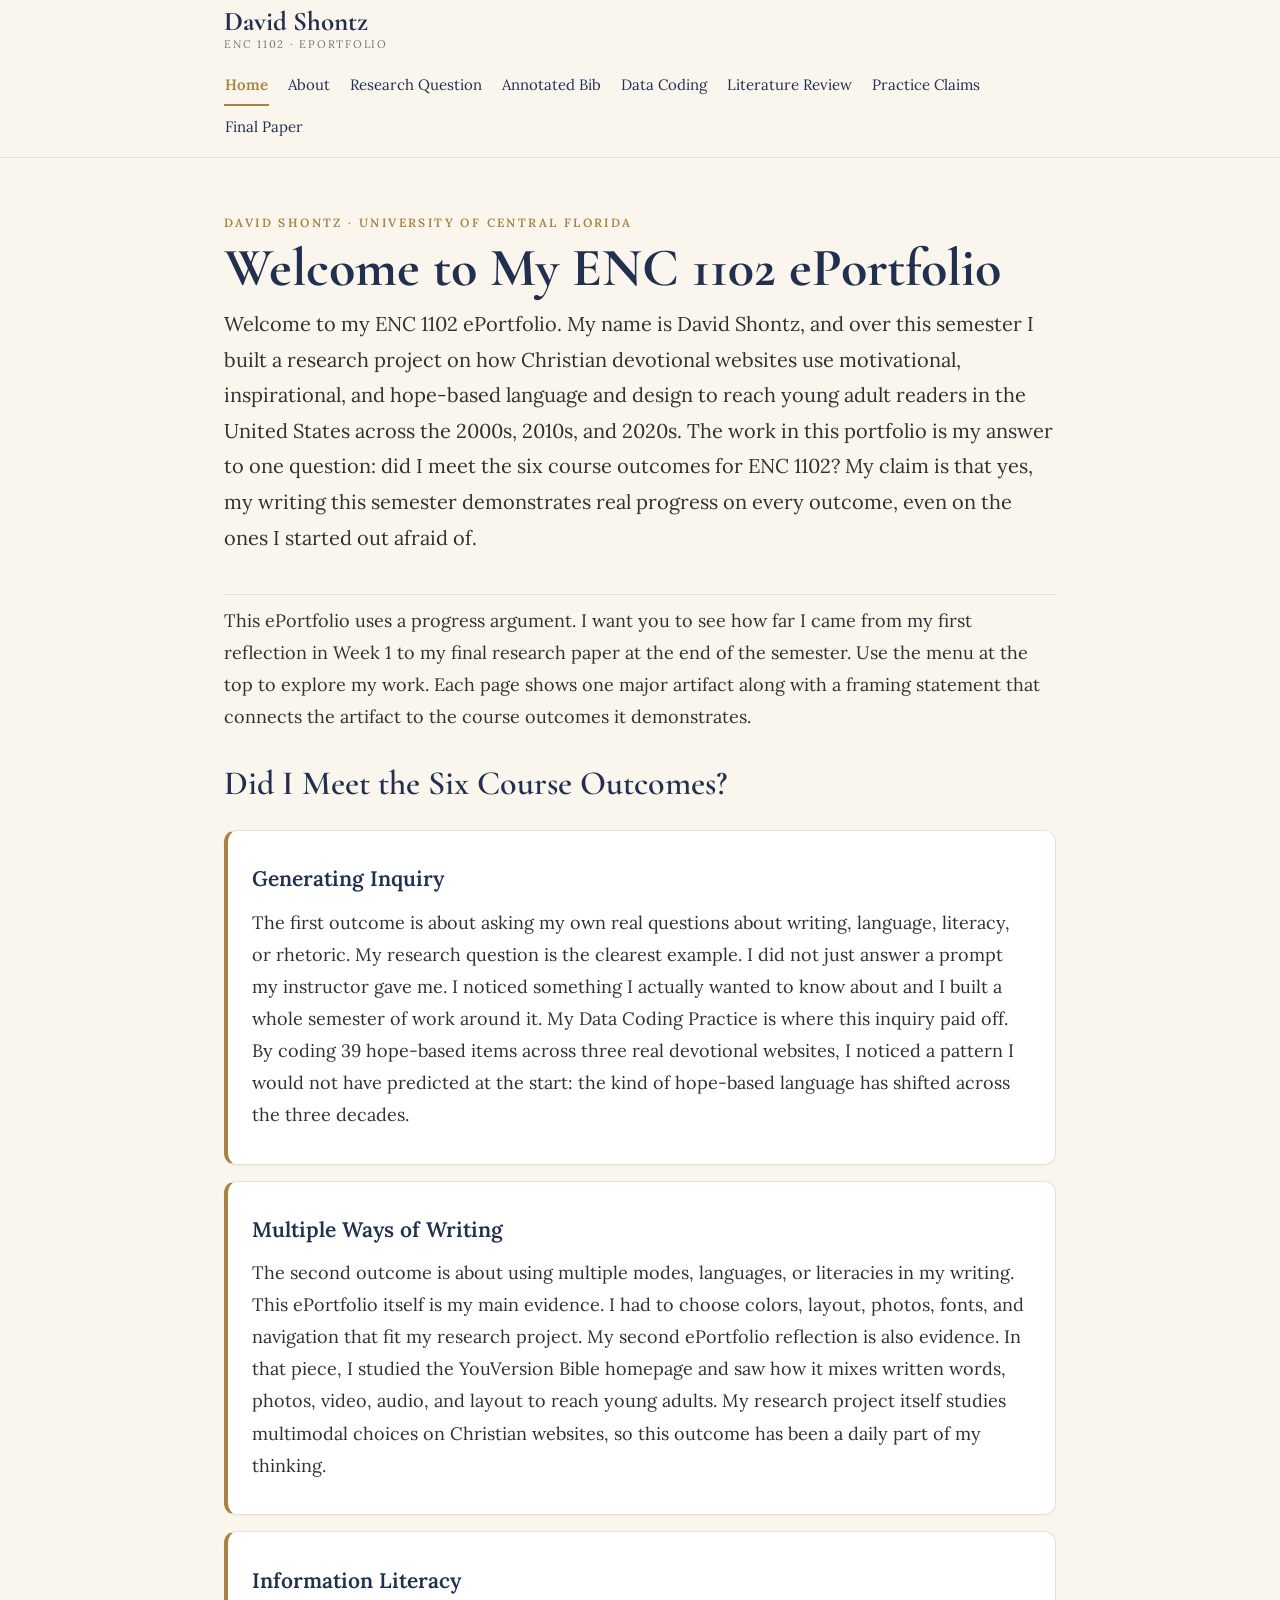
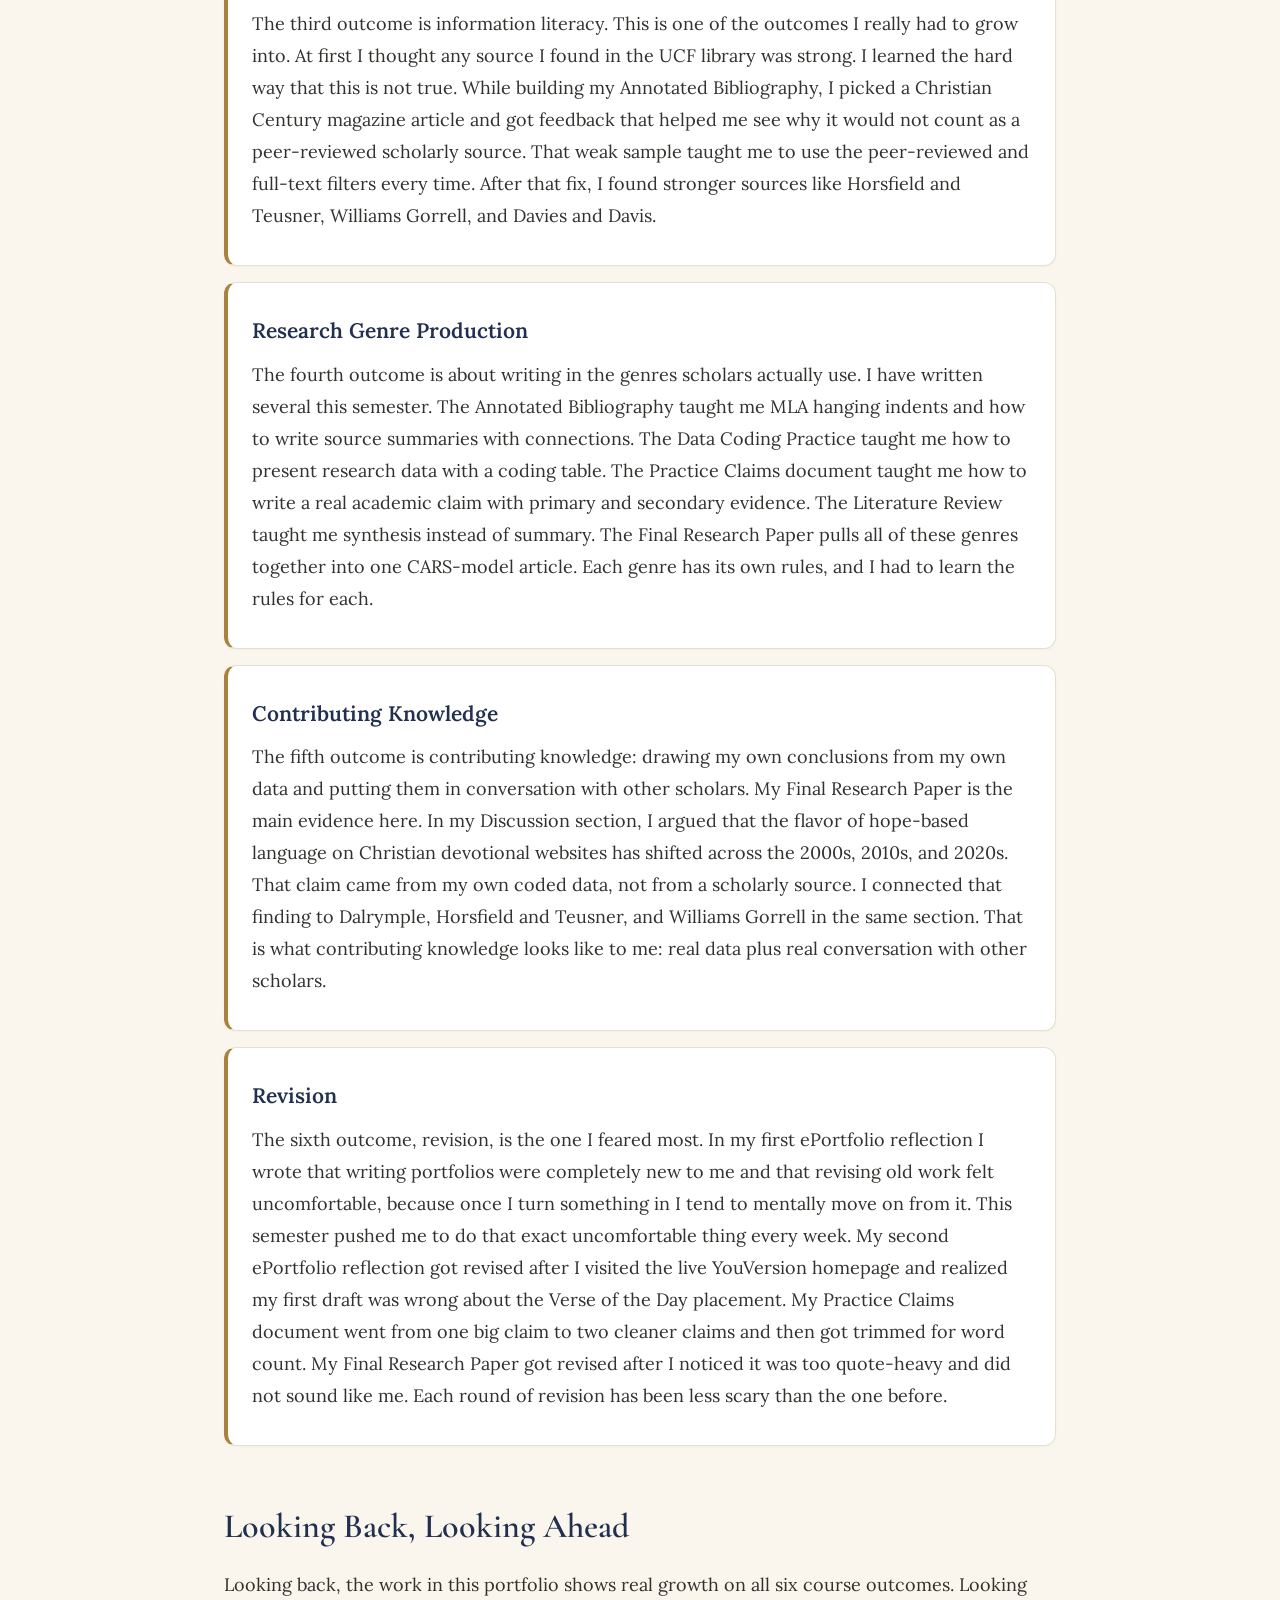
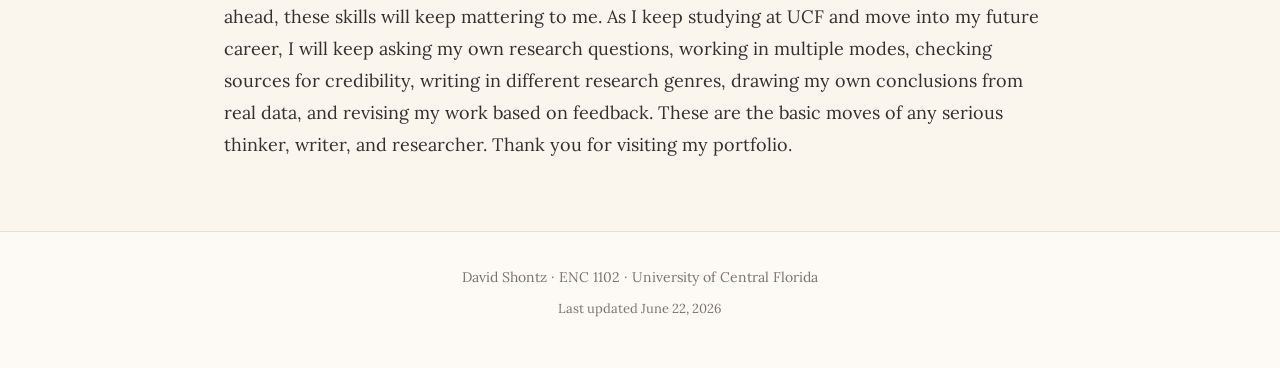
==== index.html @ 91d4ec8f "Update display name to David Shontz Co-Authored-By: Claude Opus 4.8 <noreply@anthropic.com>" ====
<!DOCTYPE html>
<html lang="en">
<head>
<meta charset="utf-8">
<meta name="viewport" content="width=device-width, initial-scale=1">
<title>Home &middot; David Shontz ePortfolio</title>
<meta name="description" content="David Shontz ENC 1102 ePortfolio, University of Central Florida.">
<link rel="preconnect" href="https://fonts.googleapis.com">
<link rel="preconnect" href="https://fonts.gstatic.com" crossorigin>
<link href="https://fonts.googleapis.com/css2?family=Cormorant+Garamond:wght@500;600;700&family=Lora:ital,wght@0,400;0,500;0,600;1,400&display=swap" rel="stylesheet">
<link rel="stylesheet" href="styles.css">
</head>
<body>
<header class="site">
  <div class="wrap bar">
    <a class="brand" href="index.html">David&nbsp;Shontz<span>ENC 1102 &middot; ePortfolio</span></a>
    <nav><a href="index.html" class="active">Home</a>
      <a href="about.html">About</a>
      <a href="research-question.html">Research Question</a>
      <a href="annotated-bibliography.html">Annotated Bib</a>
      <a href="data-coding.html">Data Coding</a>
      <a href="literature-review.html">Literature Review</a>
      <a href="practice-claims.html">Practice Claims</a>
      <a href="final-paper.html">Final Paper</a></nav>
  </div>
</header>
<main class="wrap">

<section class="hero">
  <p class="eyebrow">David Shontz &middot; University of Central Florida</p>
  <h1>Welcome to My ENC 1102 ePortfolio</h1>
  <p class="lede">Welcome to my ENC 1102 ePortfolio. My name is David Shontz, and over this semester I built a research project on how Christian devotional websites use motivational, inspirational, and hope-based language and design to reach young adult readers in the United States across the 2000s, 2010s, and 2020s. The work in this portfolio is my answer to one question: did I meet the six course outcomes for ENC 1102? My claim is that yes, my writing this semester demonstrates real progress on every outcome, even on the ones I started out afraid of.</p>
</section>
<section>
  <p>This ePortfolio uses a progress argument. I want you to see how far I came from my first reflection in Week 1 to my final research paper at the end of the semester. Use the menu at the top to explore my work. Each page shows one major artifact along with a framing statement that connects the artifact to the course outcomes it demonstrates.</p>
</section>
<section class="outcomes">
  <h2>Did I Meet the Six Course Outcomes?</h2>
  <div class="outcome"><h3>Generating Inquiry</h3><p>The first outcome is about asking my own real questions about writing, language, literacy, or rhetoric. My research question is the clearest example. I did not just answer a prompt my instructor gave me. I noticed something I actually wanted to know about and I built a whole semester of work around it. My Data Coding Practice is where this inquiry paid off. By coding 39 hope-based items across three real devotional websites, I noticed a pattern I would not have predicted at the start: the kind of hope-based language has shifted across the three decades.</p></div>
<div class="outcome"><h3>Multiple Ways of Writing</h3><p>The second outcome is about using multiple modes, languages, or literacies in my writing. This ePortfolio itself is my main evidence. I had to choose colors, layout, photos, fonts, and navigation that fit my research project. My second ePortfolio reflection is also evidence. In that piece, I studied the YouVersion Bible homepage and saw how it mixes written words, photos, video, audio, and layout to reach young adults. My research project itself studies multimodal choices on Christian websites, so this outcome has been a daily part of my thinking.</p></div>
<div class="outcome"><h3>Information Literacy</h3><p>The third outcome is information literacy. This is one of the outcomes I really had to grow into. At first I thought any source I found in the UCF library was strong. I learned the hard way that this is not true. While building my Annotated Bibliography, I picked a Christian Century magazine article and got feedback that helped me see why it would not count as a peer-reviewed scholarly source. That weak sample taught me to use the peer-reviewed and full-text filters every time. After that fix, I found stronger sources like Horsfield and Teusner, Williams Gorrell, and Davies and Davis.</p></div>
<div class="outcome"><h3>Research Genre Production</h3><p>The fourth outcome is about writing in the genres scholars actually use. I have written several this semester. The Annotated Bibliography taught me MLA hanging indents and how to write source summaries with connections. The Data Coding Practice taught me how to present research data with a coding table. The Practice Claims document taught me how to write a real academic claim with primary and secondary evidence. The Literature Review taught me synthesis instead of summary. The Final Research Paper pulls all of these genres together into one CARS-model article. Each genre has its own rules, and I had to learn the rules for each.</p></div>
<div class="outcome"><h3>Contributing Knowledge</h3><p>The fifth outcome is contributing knowledge: drawing my own conclusions from my own data and putting them in conversation with other scholars. My Final Research Paper is the main evidence here. In my Discussion section, I argued that the flavor of hope-based language on Christian devotional websites has shifted across the 2000s, 2010s, and 2020s. That claim came from my own coded data, not from a scholarly source. I connected that finding to Dalrymple, Horsfield and Teusner, and Williams Gorrell in the same section. That is what contributing knowledge looks like to me: real data plus real conversation with other scholars.</p></div>
<div class="outcome"><h3>Revision</h3><p>The sixth outcome, revision, is the one I feared most. In my first ePortfolio reflection I wrote that writing portfolios were completely new to me and that revising old work felt uncomfortable, because once I turn something in I tend to mentally move on from it. This semester pushed me to do that exact uncomfortable thing every week. My second ePortfolio reflection got revised after I visited the live YouVersion homepage and realized my first draft was wrong about the Verse of the Day placement. My Practice Claims document went from one big claim to two cleaner claims and then got trimmed for word count. My Final Research Paper got revised after I noticed it was too quote-heavy and did not sound like me. Each round of revision has been less scary than the one before.</p></div>
</section>
<section>
  <h2>Looking Back, Looking Ahead</h2>
  <p>Looking back, the work in this portfolio shows real growth on all six course outcomes. Looking ahead, these skills will keep mattering to me. As I keep studying at UCF and move into my future career, I will keep asking my own research questions, working in multiple modes, checking sources for credibility, writing in different research genres, drawing my own conclusions from real data, and revising my work based on feedback. These are the basic moves of any serious thinker, writer, and researcher. Thank you for visiting my portfolio.</p>
</section>

</main>
<footer class="site-footer">
  <div class="wrap">
    <p>David Shontz &middot; ENC 1102 &middot; University of Central Florida</p>
    <p class="updated">Last updated June 22, 2026</p>
  </div>
</footer>
</body>
</html>
---- styles.css ----
:root{
  --bg:#FAF6EE;          /* soft cream */
  --surface:#FFFFFF;
  --ink:#33312E;
  --navy:#22304F;        /* deep navy headings */
  --navy-deep:#1A2540;
  --gold:#A9823F;        /* muted gold accent */
  --muted:#7A756C;
  --border:#E7E0D2;      /* light grey/tan */
  --maxw:880px;
}
*{box-sizing:border-box}
html{scroll-behavior:smooth}
body{margin:0;background:var(--bg);color:var(--ink);
  font-family:Lora,Georgia,'Times New Roman',serif;
  font-size:18px;line-height:1.78;-webkit-font-smoothing:antialiased}
.wrap{max-width:var(--maxw);margin:0 auto;padding:0 24px}

header.site{position:sticky;top:0;z-index:50;
  background:rgba(250,246,238,.94);backdrop-filter:saturate(120%) blur(6px);
  border-bottom:1px solid var(--border)}
.bar{display:flex;align-items:center;justify-content:space-between;gap:16px;
  min-height:70px;flex-wrap:wrap;padding-top:8px;padding-bottom:8px}
.brand{display:flex;flex-direction:column;text-decoration:none;color:var(--navy);
  font-family:'Cormorant Garamond',serif;font-weight:700;font-size:27px;line-height:1.02}
.brand span{font-family:Lora,serif;font-weight:400;font-size:11px;letter-spacing:.16em;
  text-transform:uppercase;color:var(--muted);margin-top:3px}
nav{display:flex;flex-wrap:wrap;gap:2px 18px}
nav a{text-decoration:none;color:var(--navy);font-size:15px;padding:6px 1px;
  border-bottom:2px solid transparent;transition:color .15s,border-color .15s}
nav a:hover{color:var(--gold)}
nav a.active{color:var(--gold);border-bottom-color:var(--gold);font-weight:600}

h1{font-family:'Cormorant Garamond',serif;color:var(--navy);font-weight:700;
  font-size:clamp(34px,6vw,54px);line-height:1.06;margin:.1em 0 .12em}
h2{font-family:'Cormorant Garamond',serif;color:var(--navy);font-weight:600;
  font-size:clamp(25px,4vw,34px);margin:1.5em 0 .35em}
h3{font-family:Lora,serif;color:var(--navy);font-weight:600;font-size:21px;margin:1.1em 0 .25em}
p{margin:.5em 0 1.05em}
a{color:var(--gold)}

.hero{padding:54px 0 18px;border-bottom:1px solid var(--border);margin-bottom:10px}
.eyebrow{font-size:12px;letter-spacing:.2em;text-transform:uppercase;color:var(--gold);
  font-weight:600;margin:0 0 .4em}
.lede{font-size:20px;color:var(--ink)}

.section-label{font-size:12px;letter-spacing:.18em;text-transform:uppercase;
  color:var(--gold);font-weight:600;margin:1.4em 0 .2em}

.outcomes h2{margin-top:.6em}
.outcome{background:var(--surface);border:1px solid var(--border);
  border-left:4px solid var(--gold);border-radius:12px;padding:6px 24px 14px;margin:16px 0;
  box-shadow:0 1px 2px rgba(34,48,79,.04)}

.outcome-tags{display:inline-block;font-size:14px;color:var(--muted);background:var(--surface);
  border:1px solid var(--border);border-radius:999px;padding:6px 16px;margin:.2em 0 1.1em}

.callout{background:#F4ECD9;border-left:4px solid var(--navy);border-radius:12px;
  padding:20px 24px;margin:16px 0;font-family:'Cormorant Garamond',serif;
  font-size:23px;line-height:1.35;color:var(--navy)}

.artifacts{margin-top:1.5em}
.files{list-style:none;padding:0;margin:.3em 0 0;display:flex;flex-direction:column;gap:13px}
.files li{display:flex;align-items:center;gap:14px;flex-wrap:wrap}
.btn{display:inline-flex;align-items:center;gap:6px;text-decoration:none;
  background:var(--navy);color:#FBF7EF;font-size:15px;font-weight:600;
  padding:11px 18px;border-radius:9px;border:1px solid var(--navy-deep);transition:.15s}
.btn:hover{background:var(--gold);border-color:var(--gold);color:#fff}
.file-note{color:var(--muted);font-size:15px}

.reflect{display:grid;grid-template-columns:1fr 1fr;gap:16px;margin-top:1.5em}
.reflect .box{background:var(--surface);border:1px solid var(--border);
  border-radius:12px;padding:8px 22px 16px;box-shadow:0 1px 2px rgba(34,48,79,.04)}
.reflect h3{margin:.9em 0 .3em;font-family:Lora,serif;font-size:14px;letter-spacing:.05em;
  text-transform:uppercase;color:var(--gold)}
@media(max-width:640px){.reflect{grid-template-columns:1fr}}

section{margin-bottom:10px}
.site-footer{margin-top:70px;border-top:1px solid var(--border);background:rgba(255,255,255,.45)}
.site-footer .wrap{padding-top:26px;padding-bottom:34px;text-align:center;
  color:var(--muted);font-size:14px}
.site-footer .updated{font-size:13px;margin-top:-8px}
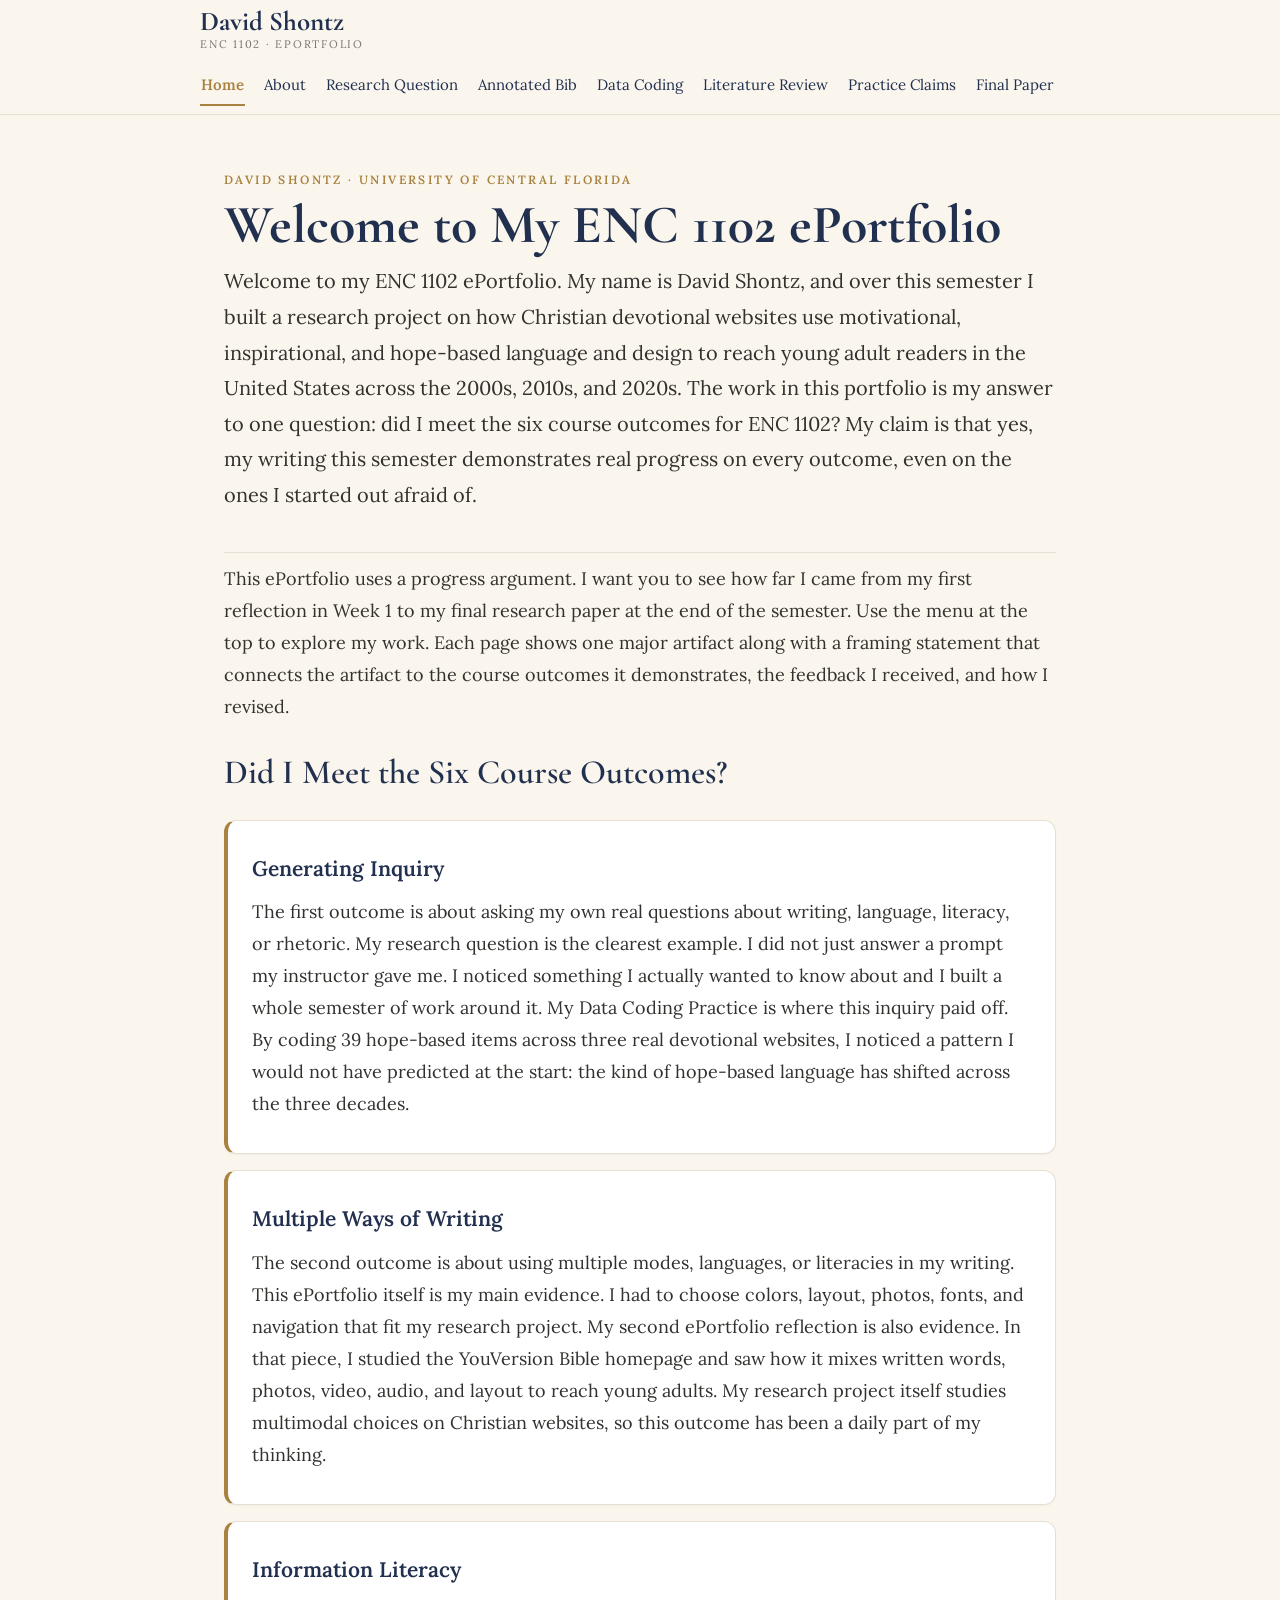
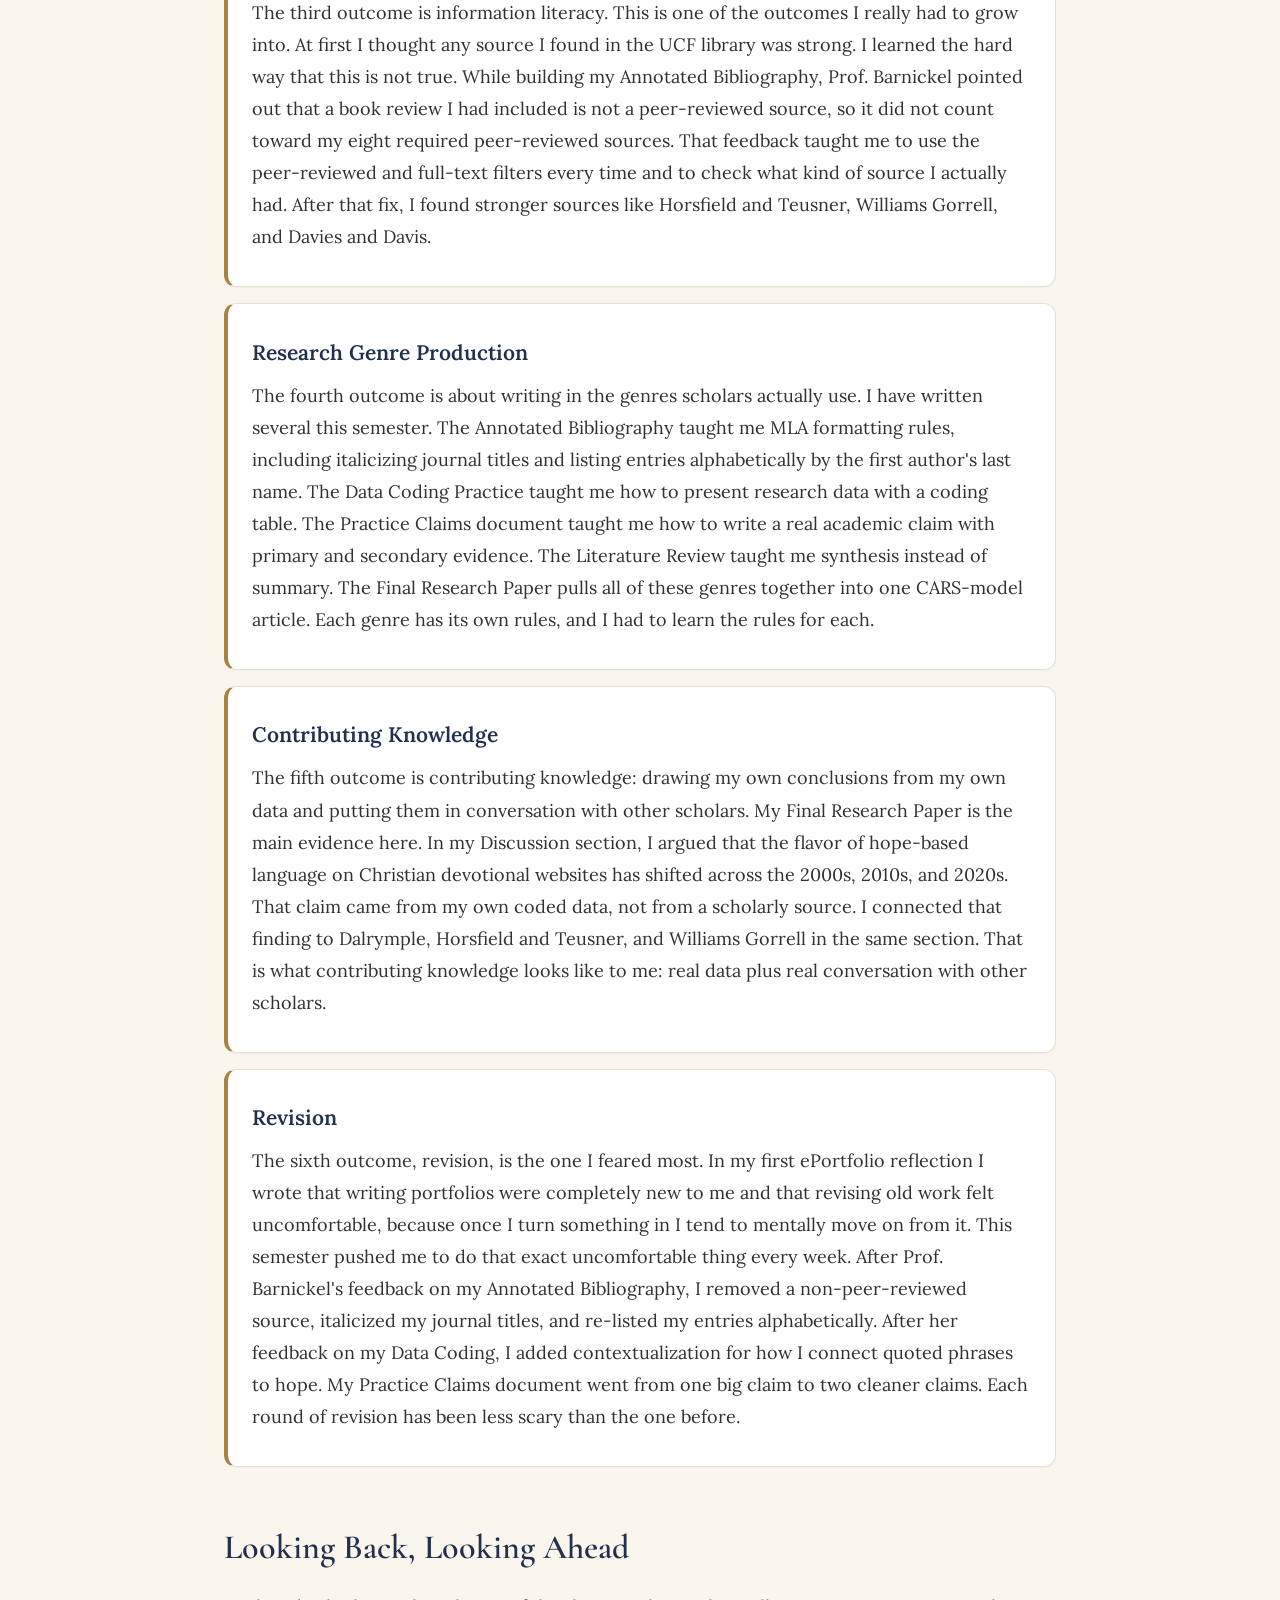
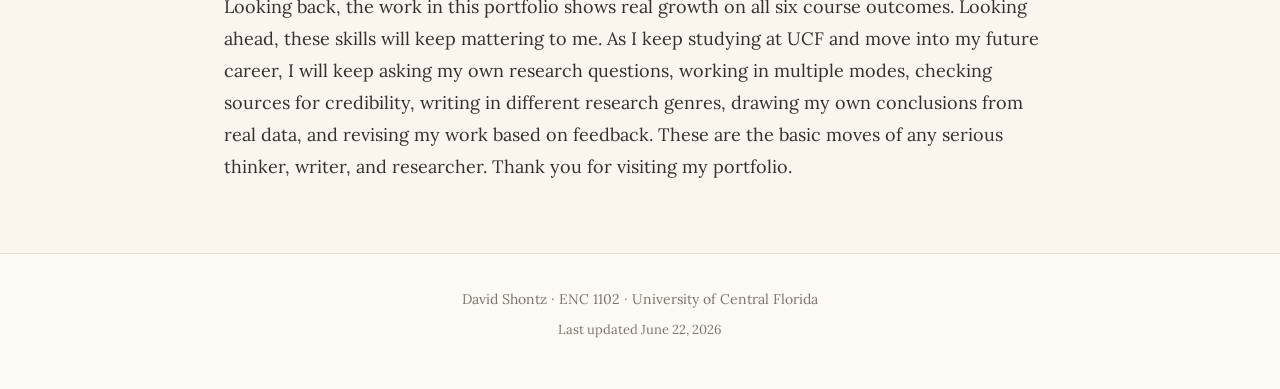
==== commit 8495ac60: "Add real instructor feedback (images + quotes), correct revision notes, three-part evidence structur" ====
--- a/index.html
+++ b/index.html
@@ -32,16 +32,16 @@
   <p class="lede">Welcome to my ENC 1102 ePortfolio. My name is David Shontz, and over this semester I built a research project on how Christian devotional websites use motivational, inspirational, and hope-based language and design to reach young adult readers in the United States across the 2000s, 2010s, and 2020s. The work in this portfolio is my answer to one question: did I meet the six course outcomes for ENC 1102? My claim is that yes, my writing this semester demonstrates real progress on every outcome, even on the ones I started out afraid of.</p>
 </section>
 <section>
-  <p>This ePortfolio uses a progress argument. I want you to see how far I came from my first reflection in Week 1 to my final research paper at the end of the semester. Use the menu at the top to explore my work. Each page shows one major artifact along with a framing statement that connects the artifact to the course outcomes it demonstrates.</p>
+  <p>This ePortfolio uses a progress argument. I want you to see how far I came from my first reflection in Week 1 to my final research paper at the end of the semester. Use the menu at the top to explore my work. Each page shows one major artifact along with a framing statement that connects the artifact to the course outcomes it demonstrates, the feedback I received, and how I revised.</p>
 </section>
 <section class="outcomes">
   <h2>Did I Meet the Six Course Outcomes?</h2>
   <div class="outcome"><h3>Generating Inquiry</h3><p>The first outcome is about asking my own real questions about writing, language, literacy, or rhetoric. My research question is the clearest example. I did not just answer a prompt my instructor gave me. I noticed something I actually wanted to know about and I built a whole semester of work around it. My Data Coding Practice is where this inquiry paid off. By coding 39 hope-based items across three real devotional websites, I noticed a pattern I would not have predicted at the start: the kind of hope-based language has shifted across the three decades.</p></div>
 <div class="outcome"><h3>Multiple Ways of Writing</h3><p>The second outcome is about using multiple modes, languages, or literacies in my writing. This ePortfolio itself is my main evidence. I had to choose colors, layout, photos, fonts, and navigation that fit my research project. My second ePortfolio reflection is also evidence. In that piece, I studied the YouVersion Bible homepage and saw how it mixes written words, photos, video, audio, and layout to reach young adults. My research project itself studies multimodal choices on Christian websites, so this outcome has been a daily part of my thinking.</p></div>
-<div class="outcome"><h3>Information Literacy</h3><p>The third outcome is information literacy. This is one of the outcomes I really had to grow into. At first I thought any source I found in the UCF library was strong. I learned the hard way that this is not true. While building my Annotated Bibliography, I picked a Christian Century magazine article and got feedback that helped me see why it would not count as a peer-reviewed scholarly source. That weak sample taught me to use the peer-reviewed and full-text filters every time. After that fix, I found stronger sources like Horsfield and Teusner, Williams Gorrell, and Davies and Davis.</p></div>
-<div class="outcome"><h3>Research Genre Production</h3><p>The fourth outcome is about writing in the genres scholars actually use. I have written several this semester. The Annotated Bibliography taught me MLA hanging indents and how to write source summaries with connections. The Data Coding Practice taught me how to present research data with a coding table. The Practice Claims document taught me how to write a real academic claim with primary and secondary evidence. The Literature Review taught me synthesis instead of summary. The Final Research Paper pulls all of these genres together into one CARS-model article. Each genre has its own rules, and I had to learn the rules for each.</p></div>
+<div class="outcome"><h3>Information Literacy</h3><p>The third outcome is information literacy. This is one of the outcomes I really had to grow into. At first I thought any source I found in the UCF library was strong. I learned the hard way that this is not true. While building my Annotated Bibliography, Prof. Barnickel pointed out that a book review I had included is not a peer-reviewed source, so it did not count toward my eight required peer-reviewed sources. That feedback taught me to use the peer-reviewed and full-text filters every time and to check what kind of source I actually had. After that fix, I found stronger sources like Horsfield and Teusner, Williams Gorrell, and Davies and Davis.</p></div>
+<div class="outcome"><h3>Research Genre Production</h3><p>The fourth outcome is about writing in the genres scholars actually use. I have written several this semester. The Annotated Bibliography taught me MLA formatting rules, including italicizing journal titles and listing entries alphabetically by the first author's last name. The Data Coding Practice taught me how to present research data with a coding table. The Practice Claims document taught me how to write a real academic claim with primary and secondary evidence. The Literature Review taught me synthesis instead of summary. The Final Research Paper pulls all of these genres together into one CARS-model article. Each genre has its own rules, and I had to learn the rules for each.</p></div>
 <div class="outcome"><h3>Contributing Knowledge</h3><p>The fifth outcome is contributing knowledge: drawing my own conclusions from my own data and putting them in conversation with other scholars. My Final Research Paper is the main evidence here. In my Discussion section, I argued that the flavor of hope-based language on Christian devotional websites has shifted across the 2000s, 2010s, and 2020s. That claim came from my own coded data, not from a scholarly source. I connected that finding to Dalrymple, Horsfield and Teusner, and Williams Gorrell in the same section. That is what contributing knowledge looks like to me: real data plus real conversation with other scholars.</p></div>
-<div class="outcome"><h3>Revision</h3><p>The sixth outcome, revision, is the one I feared most. In my first ePortfolio reflection I wrote that writing portfolios were completely new to me and that revising old work felt uncomfortable, because once I turn something in I tend to mentally move on from it. This semester pushed me to do that exact uncomfortable thing every week. My second ePortfolio reflection got revised after I visited the live YouVersion homepage and realized my first draft was wrong about the Verse of the Day placement. My Practice Claims document went from one big claim to two cleaner claims and then got trimmed for word count. My Final Research Paper got revised after I noticed it was too quote-heavy and did not sound like me. Each round of revision has been less scary than the one before.</p></div>
+<div class="outcome"><h3>Revision</h3><p>The sixth outcome, revision, is the one I feared most. In my first ePortfolio reflection I wrote that writing portfolios were completely new to me and that revising old work felt uncomfortable, because once I turn something in I tend to mentally move on from it. This semester pushed me to do that exact uncomfortable thing every week. After Prof. Barnickel's feedback on my Annotated Bibliography, I removed a non-peer-reviewed source, italicized my journal titles, and re-listed my entries alphabetically. After her feedback on my Data Coding, I added contextualization for how I connect quoted phrases to hope. My Practice Claims document went from one big claim to two cleaner claims. Each round of revision has been less scary than the one before.</p></div>
 </section>
 <section>
   <h2>Looking Back, Looking Ahead</h2>
--- a/styles.css
+++ b/styles.css
@@ -1,82 +1,49 @@
 :root{
-  --bg:#FAF6EE;          /* soft cream */
-  --surface:#FFFFFF;
-  --ink:#33312E;
-  --navy:#22304F;        /* deep navy headings */
-  --navy-deep:#1A2540;
-  --gold:#A9823F;        /* muted gold accent */
-  --muted:#7A756C;
-  --border:#E7E0D2;      /* light grey/tan */
-  --maxw:880px;
+  --bg:#FAF6EE; --surface:#FFFFFF; --ink:#33312E;
+  --navy:#22304F; --navy-deep:#1A2540; --gold:#A9823F;
+  --muted:#7A756C; --border:#E7E0D2; --maxw:880px;
 }
 *{box-sizing:border-box}
 html{scroll-behavior:smooth}
 body{margin:0;background:var(--bg);color:var(--ink);
-  font-family:Lora,Georgia,'Times New Roman',serif;
-  font-size:18px;line-height:1.78;-webkit-font-smoothing:antialiased}
+  font-family:Lora,Georgia,'Times New Roman',serif;font-size:18px;line-height:1.78;-webkit-font-smoothing:antialiased}
 .wrap{max-width:var(--maxw);margin:0 auto;padding:0 24px}
-
-header.site{position:sticky;top:0;z-index:50;
-  background:rgba(250,246,238,.94);backdrop-filter:saturate(120%) blur(6px);
-  border-bottom:1px solid var(--border)}
-.bar{display:flex;align-items:center;justify-content:space-between;gap:16px;
-  min-height:70px;flex-wrap:wrap;padding-top:8px;padding-bottom:8px}
+header.site{position:sticky;top:0;z-index:50;background:rgba(250,246,238,.94);
+  backdrop-filter:saturate(120%) blur(6px);border-bottom:1px solid var(--border)}
+.bar{display:flex;align-items:center;justify-content:space-between;gap:16px;min-height:70px;flex-wrap:wrap;padding:8px 0}
 .brand{display:flex;flex-direction:column;text-decoration:none;color:var(--navy);
   font-family:'Cormorant Garamond',serif;font-weight:700;font-size:27px;line-height:1.02}
-.brand span{font-family:Lora,serif;font-weight:400;font-size:11px;letter-spacing:.16em;
-  text-transform:uppercase;color:var(--muted);margin-top:3px}
+.brand span{font-family:Lora,serif;font-weight:400;font-size:11px;letter-spacing:.16em;text-transform:uppercase;color:var(--muted);margin-top:3px}
 nav{display:flex;flex-wrap:wrap;gap:2px 18px}
-nav a{text-decoration:none;color:var(--navy);font-size:15px;padding:6px 1px;
-  border-bottom:2px solid transparent;transition:color .15s,border-color .15s}
+nav a{text-decoration:none;color:var(--navy);font-size:15px;padding:6px 1px;border-bottom:2px solid transparent;transition:color .15s,border-color .15s}
 nav a:hover{color:var(--gold)}
 nav a.active{color:var(--gold);border-bottom-color:var(--gold);font-weight:600}
-
-h1{font-family:'Cormorant Garamond',serif;color:var(--navy);font-weight:700;
-  font-size:clamp(34px,6vw,54px);line-height:1.06;margin:.1em 0 .12em}
-h2{font-family:'Cormorant Garamond',serif;color:var(--navy);font-weight:600;
-  font-size:clamp(25px,4vw,34px);margin:1.5em 0 .35em}
+h1{font-family:'Cormorant Garamond',serif;color:var(--navy);font-weight:700;font-size:clamp(34px,6vw,54px);line-height:1.06;margin:.1em 0 .12em}
+h2{font-family:'Cormorant Garamond',serif;color:var(--navy);font-weight:600;font-size:clamp(25px,4vw,34px);margin:1.5em 0 .35em}
 h3{font-family:Lora,serif;color:var(--navy);font-weight:600;font-size:21px;margin:1.1em 0 .25em}
 p{margin:.5em 0 1.05em}
 a{color:var(--gold)}
-
 .hero{padding:54px 0 18px;border-bottom:1px solid var(--border);margin-bottom:10px}
-.eyebrow{font-size:12px;letter-spacing:.2em;text-transform:uppercase;color:var(--gold);
-  font-weight:600;margin:0 0 .4em}
-.lede{font-size:20px;color:var(--ink)}
-
-.section-label{font-size:12px;letter-spacing:.18em;text-transform:uppercase;
-  color:var(--gold);font-weight:600;margin:1.4em 0 .2em}
-
+.eyebrow{font-size:12px;letter-spacing:.2em;text-transform:uppercase;color:var(--gold);font-weight:600;margin:0 0 .4em}
+.lede{font-size:20px}
+.section-label{font-size:12px;letter-spacing:.18em;text-transform:uppercase;color:var(--gold);font-weight:600;margin:1.4em 0 .2em}
 .outcomes h2{margin-top:.6em}
-.outcome{background:var(--surface);border:1px solid var(--border);
-  border-left:4px solid var(--gold);border-radius:12px;padding:6px 24px 14px;margin:16px 0;
-  box-shadow:0 1px 2px rgba(34,48,79,.04)}
-
-.outcome-tags{display:inline-block;font-size:14px;color:var(--muted);background:var(--surface);
-  border:1px solid var(--border);border-radius:999px;padding:6px 16px;margin:.2em 0 1.1em}
-
-.callout{background:#F4ECD9;border-left:4px solid var(--navy);border-radius:12px;
-  padding:20px 24px;margin:16px 0;font-family:'Cormorant Garamond',serif;
-  font-size:23px;line-height:1.35;color:var(--navy)}
-
-.artifacts{margin-top:1.5em}
+.outcome{background:var(--surface);border:1px solid var(--border);border-left:4px solid var(--gold);border-radius:12px;padding:6px 24px 14px;margin:16px 0;box-shadow:0 1px 2px rgba(34,48,79,.04)}
+.outcome-tags{display:inline-block;font-size:14px;color:var(--muted);background:var(--surface);border:1px solid var(--border);border-radius:999px;padding:6px 16px;margin:.2em 0 1.1em}
+.callout{background:#F4ECD9;border-left:4px solid var(--navy);border-radius:12px;padding:20px 24px;margin:16px 0;font-family:'Cormorant Garamond',serif;font-size:23px;line-height:1.35;color:var(--navy)}
+.artifacts{margin-top:1.4em}
 .files{list-style:none;padding:0;margin:.3em 0 0;display:flex;flex-direction:column;gap:13px}
 .files li{display:flex;align-items:center;gap:14px;flex-wrap:wrap}
-.btn{display:inline-flex;align-items:center;gap:6px;text-decoration:none;
-  background:var(--navy);color:#FBF7EF;font-size:15px;font-weight:600;
-  padding:11px 18px;border-radius:9px;border:1px solid var(--navy-deep);transition:.15s}
+.btn{display:inline-flex;align-items:center;gap:6px;text-decoration:none;background:var(--navy);color:#FBF7EF;font-size:15px;font-weight:600;padding:11px 18px;border-radius:9px;border:1px solid var(--navy-deep);transition:.15s}
 .btn:hover{background:var(--gold);border-color:var(--gold);color:#fff}
 .file-note{color:var(--muted);font-size:15px}
-
-.reflect{display:grid;grid-template-columns:1fr 1fr;gap:16px;margin-top:1.5em}
-.reflect .box{background:var(--surface);border:1px solid var(--border);
-  border-radius:12px;padding:8px 22px 16px;box-shadow:0 1px 2px rgba(34,48,79,.04)}
-.reflect h3{margin:.9em 0 .3em;font-family:Lora,serif;font-size:14px;letter-spacing:.05em;
-  text-transform:uppercase;color:var(--gold)}
-@media(max-width:640px){.reflect{grid-template-columns:1fr}}
-
+.pending{color:var(--muted);font-style:italic;font-size:15px}
+.feedback-fig{max-width:560px;margin:16px 0;border:1px solid var(--border);border-radius:12px;overflow:hidden;background:var(--surface);box-shadow:0 1px 2px rgba(34,48,79,.05)}
+.feedback-fig img{display:block;width:100%;height:auto;border-bottom:1px solid var(--border)}
+.feedback-fig figcaption{padding:12px 18px}
+.feedback-fig .q,blockquote.fb .q{display:block;font-style:italic;color:#3a3a3a;margin:.25em 0}
+blockquote.fb{margin:.6em 0;padding:10px 18px;border-left:3px solid var(--gold);background:var(--surface);border-radius:0 10px 10px 0}
 section{margin-bottom:10px}
 .site-footer{margin-top:70px;border-top:1px solid var(--border);background:rgba(255,255,255,.45)}
-.site-footer .wrap{padding-top:26px;padding-bottom:34px;text-align:center;
-  color:var(--muted);font-size:14px}
+.site-footer .wrap{padding:26px 24px 34px;text-align:center;color:var(--muted);font-size:14px}
 .site-footer .updated{font-size:13px;margin-top:-8px}
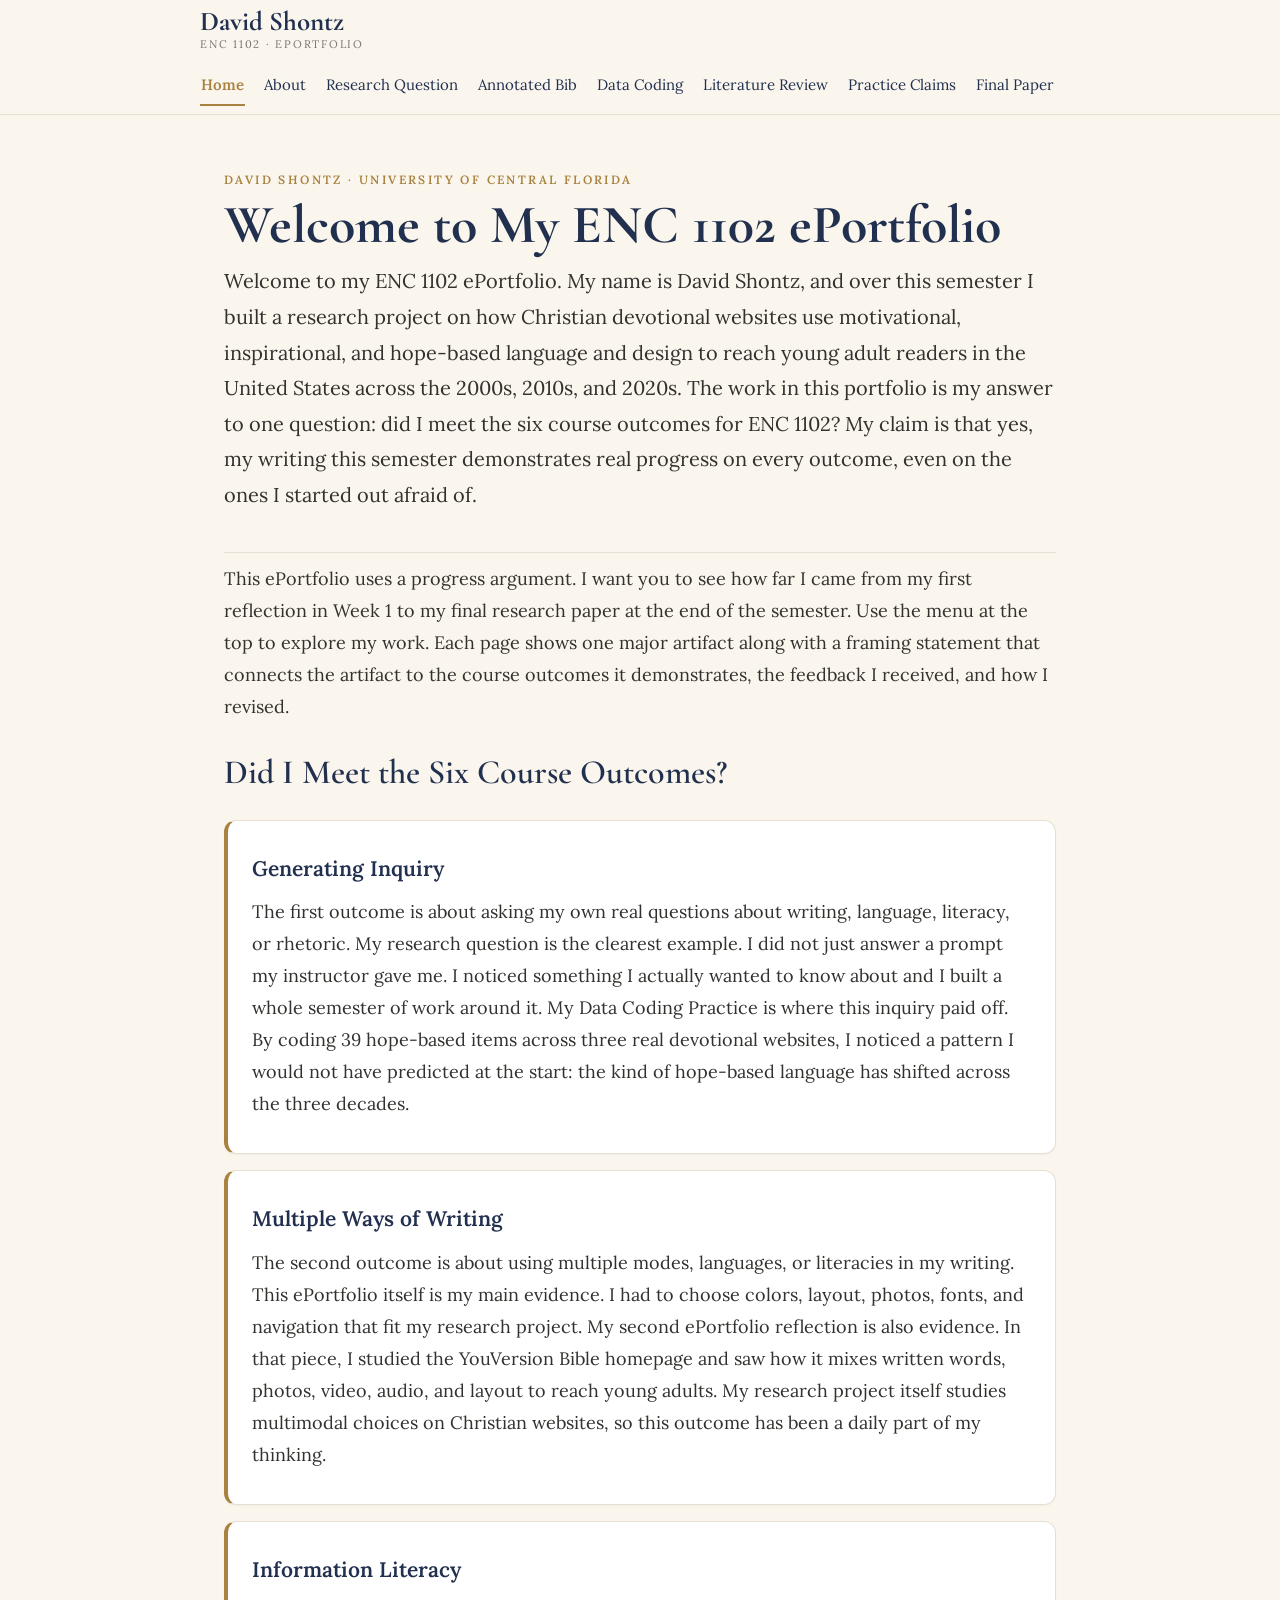
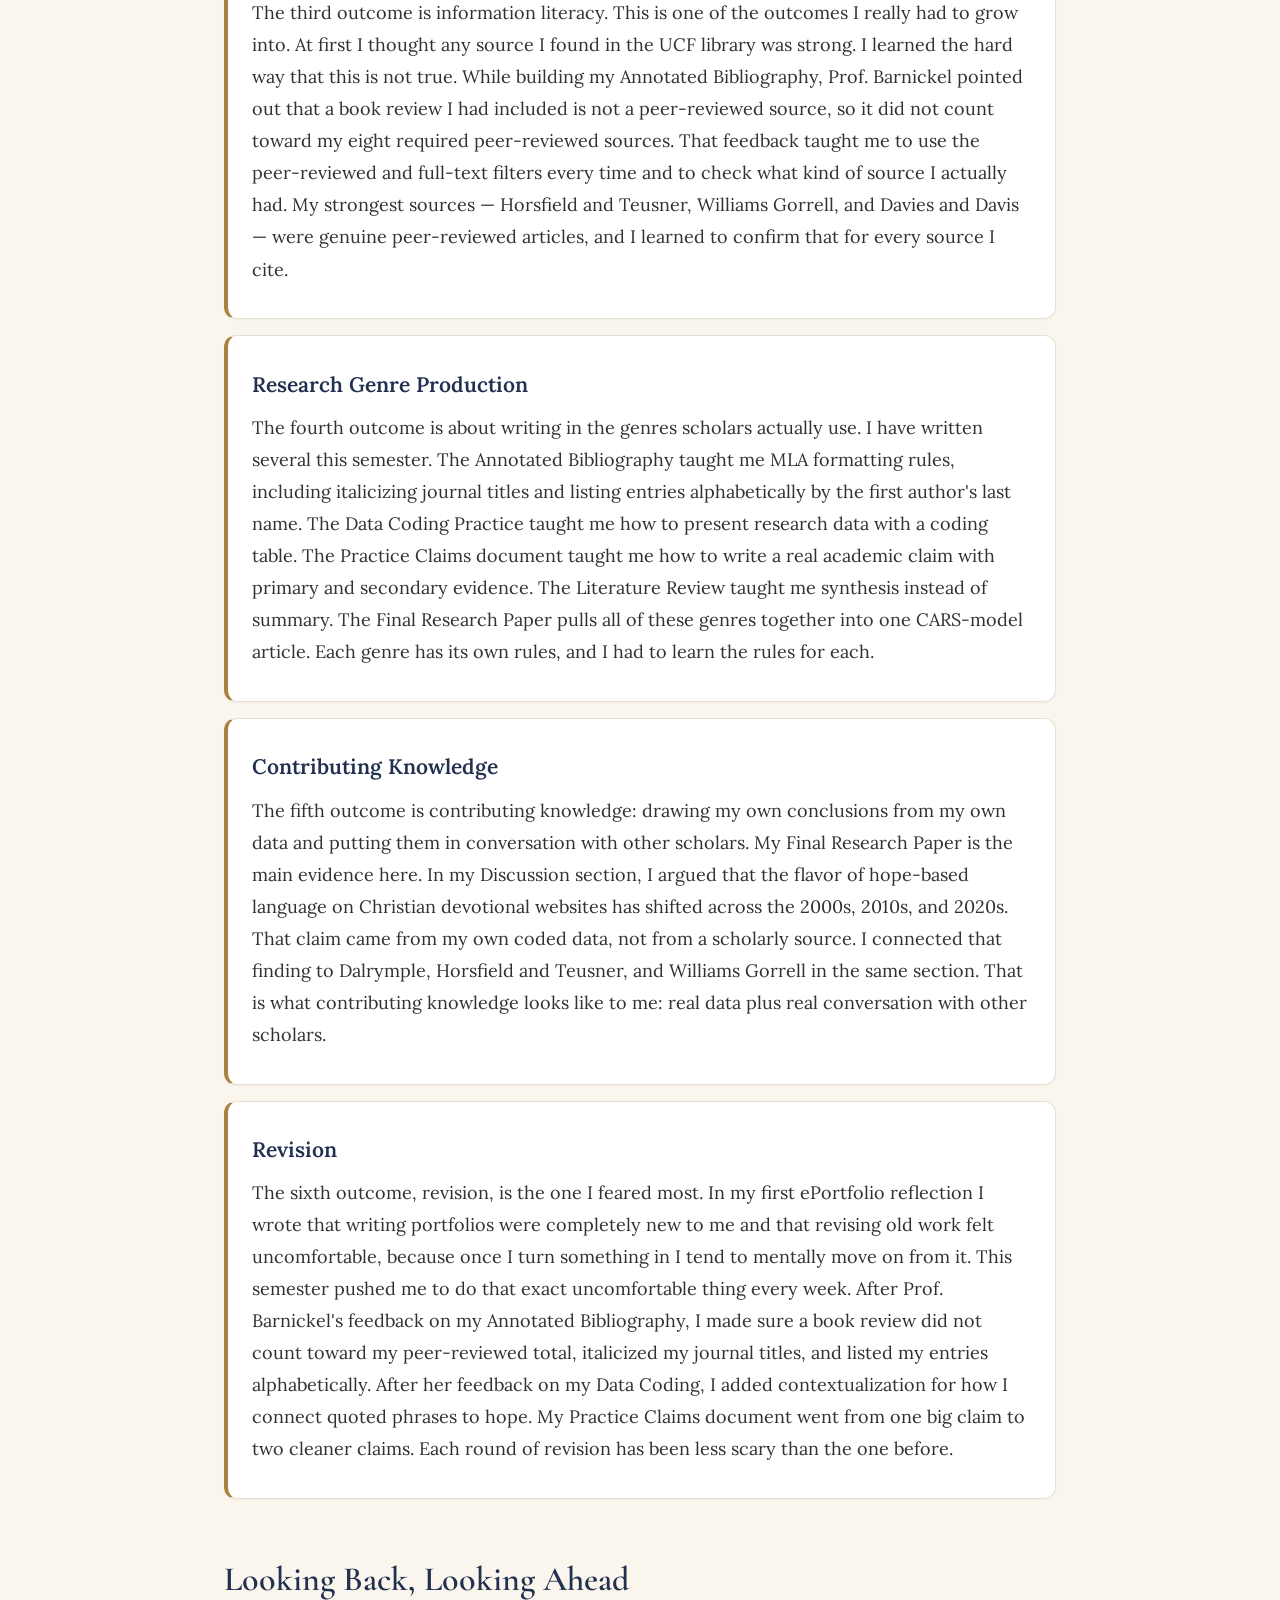
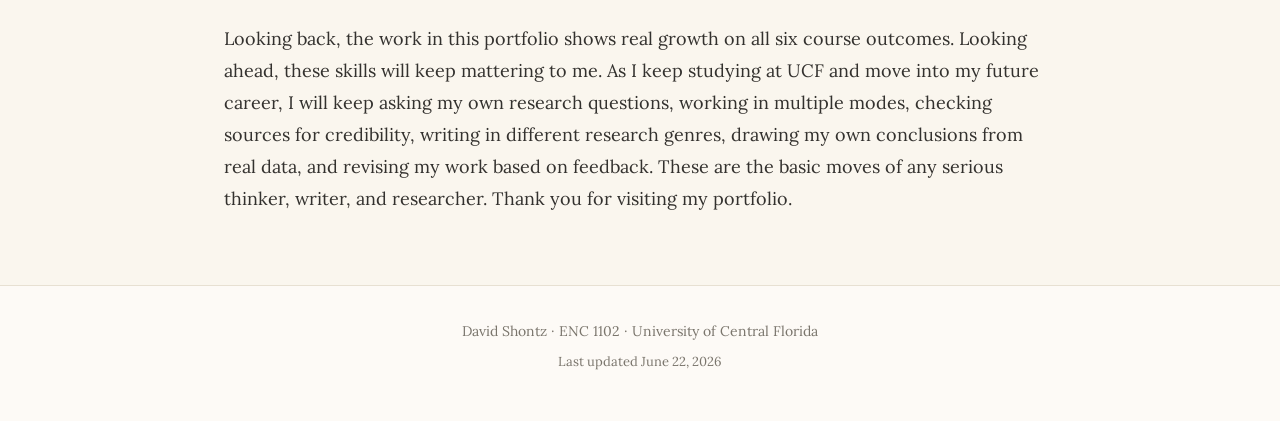
==== commit a30c46fd: "Accuracy pass: match real files (ODB partial fetch; book review not removed but doesn't count) Co-Au" ====
--- a/index.html
+++ b/index.html
@@ -38,10 +38,10 @@
   <h2>Did I Meet the Six Course Outcomes?</h2>
   <div class="outcome"><h3>Generating Inquiry</h3><p>The first outcome is about asking my own real questions about writing, language, literacy, or rhetoric. My research question is the clearest example. I did not just answer a prompt my instructor gave me. I noticed something I actually wanted to know about and I built a whole semester of work around it. My Data Coding Practice is where this inquiry paid off. By coding 39 hope-based items across three real devotional websites, I noticed a pattern I would not have predicted at the start: the kind of hope-based language has shifted across the three decades.</p></div>
 <div class="outcome"><h3>Multiple Ways of Writing</h3><p>The second outcome is about using multiple modes, languages, or literacies in my writing. This ePortfolio itself is my main evidence. I had to choose colors, layout, photos, fonts, and navigation that fit my research project. My second ePortfolio reflection is also evidence. In that piece, I studied the YouVersion Bible homepage and saw how it mixes written words, photos, video, audio, and layout to reach young adults. My research project itself studies multimodal choices on Christian websites, so this outcome has been a daily part of my thinking.</p></div>
-<div class="outcome"><h3>Information Literacy</h3><p>The third outcome is information literacy. This is one of the outcomes I really had to grow into. At first I thought any source I found in the UCF library was strong. I learned the hard way that this is not true. While building my Annotated Bibliography, Prof. Barnickel pointed out that a book review I had included is not a peer-reviewed source, so it did not count toward my eight required peer-reviewed sources. That feedback taught me to use the peer-reviewed and full-text filters every time and to check what kind of source I actually had. After that fix, I found stronger sources like Horsfield and Teusner, Williams Gorrell, and Davies and Davis.</p></div>
+<div class="outcome"><h3>Information Literacy</h3><p>The third outcome is information literacy. This is one of the outcomes I really had to grow into. At first I thought any source I found in the UCF library was strong. I learned the hard way that this is not true. While building my Annotated Bibliography, Prof. Barnickel pointed out that a book review I had included is not a peer-reviewed source, so it did not count toward my eight required peer-reviewed sources. That feedback taught me to use the peer-reviewed and full-text filters every time and to check what kind of source I actually had. My strongest sources &mdash; Horsfield and Teusner, Williams Gorrell, and Davies and Davis &mdash; were genuine peer-reviewed articles, and I learned to confirm that for every source I cite.</p></div>
 <div class="outcome"><h3>Research Genre Production</h3><p>The fourth outcome is about writing in the genres scholars actually use. I have written several this semester. The Annotated Bibliography taught me MLA formatting rules, including italicizing journal titles and listing entries alphabetically by the first author's last name. The Data Coding Practice taught me how to present research data with a coding table. The Practice Claims document taught me how to write a real academic claim with primary and secondary evidence. The Literature Review taught me synthesis instead of summary. The Final Research Paper pulls all of these genres together into one CARS-model article. Each genre has its own rules, and I had to learn the rules for each.</p></div>
 <div class="outcome"><h3>Contributing Knowledge</h3><p>The fifth outcome is contributing knowledge: drawing my own conclusions from my own data and putting them in conversation with other scholars. My Final Research Paper is the main evidence here. In my Discussion section, I argued that the flavor of hope-based language on Christian devotional websites has shifted across the 2000s, 2010s, and 2020s. That claim came from my own coded data, not from a scholarly source. I connected that finding to Dalrymple, Horsfield and Teusner, and Williams Gorrell in the same section. That is what contributing knowledge looks like to me: real data plus real conversation with other scholars.</p></div>
-<div class="outcome"><h3>Revision</h3><p>The sixth outcome, revision, is the one I feared most. In my first ePortfolio reflection I wrote that writing portfolios were completely new to me and that revising old work felt uncomfortable, because once I turn something in I tend to mentally move on from it. This semester pushed me to do that exact uncomfortable thing every week. After Prof. Barnickel's feedback on my Annotated Bibliography, I removed a non-peer-reviewed source, italicized my journal titles, and re-listed my entries alphabetically. After her feedback on my Data Coding, I added contextualization for how I connect quoted phrases to hope. My Practice Claims document went from one big claim to two cleaner claims. Each round of revision has been less scary than the one before.</p></div>
+<div class="outcome"><h3>Revision</h3><p>The sixth outcome, revision, is the one I feared most. In my first ePortfolio reflection I wrote that writing portfolios were completely new to me and that revising old work felt uncomfortable, because once I turn something in I tend to mentally move on from it. This semester pushed me to do that exact uncomfortable thing every week. After Prof. Barnickel's feedback on my Annotated Bibliography, I made sure a book review did not count toward my peer-reviewed total, italicized my journal titles, and listed my entries alphabetically. After her feedback on my Data Coding, I added contextualization for how I connect quoted phrases to hope. My Practice Claims document went from one big claim to two cleaner claims. Each round of revision has been less scary than the one before.</p></div>
 </section>
 <section>
   <h2>Looking Back, Looking Ahead</h2>
